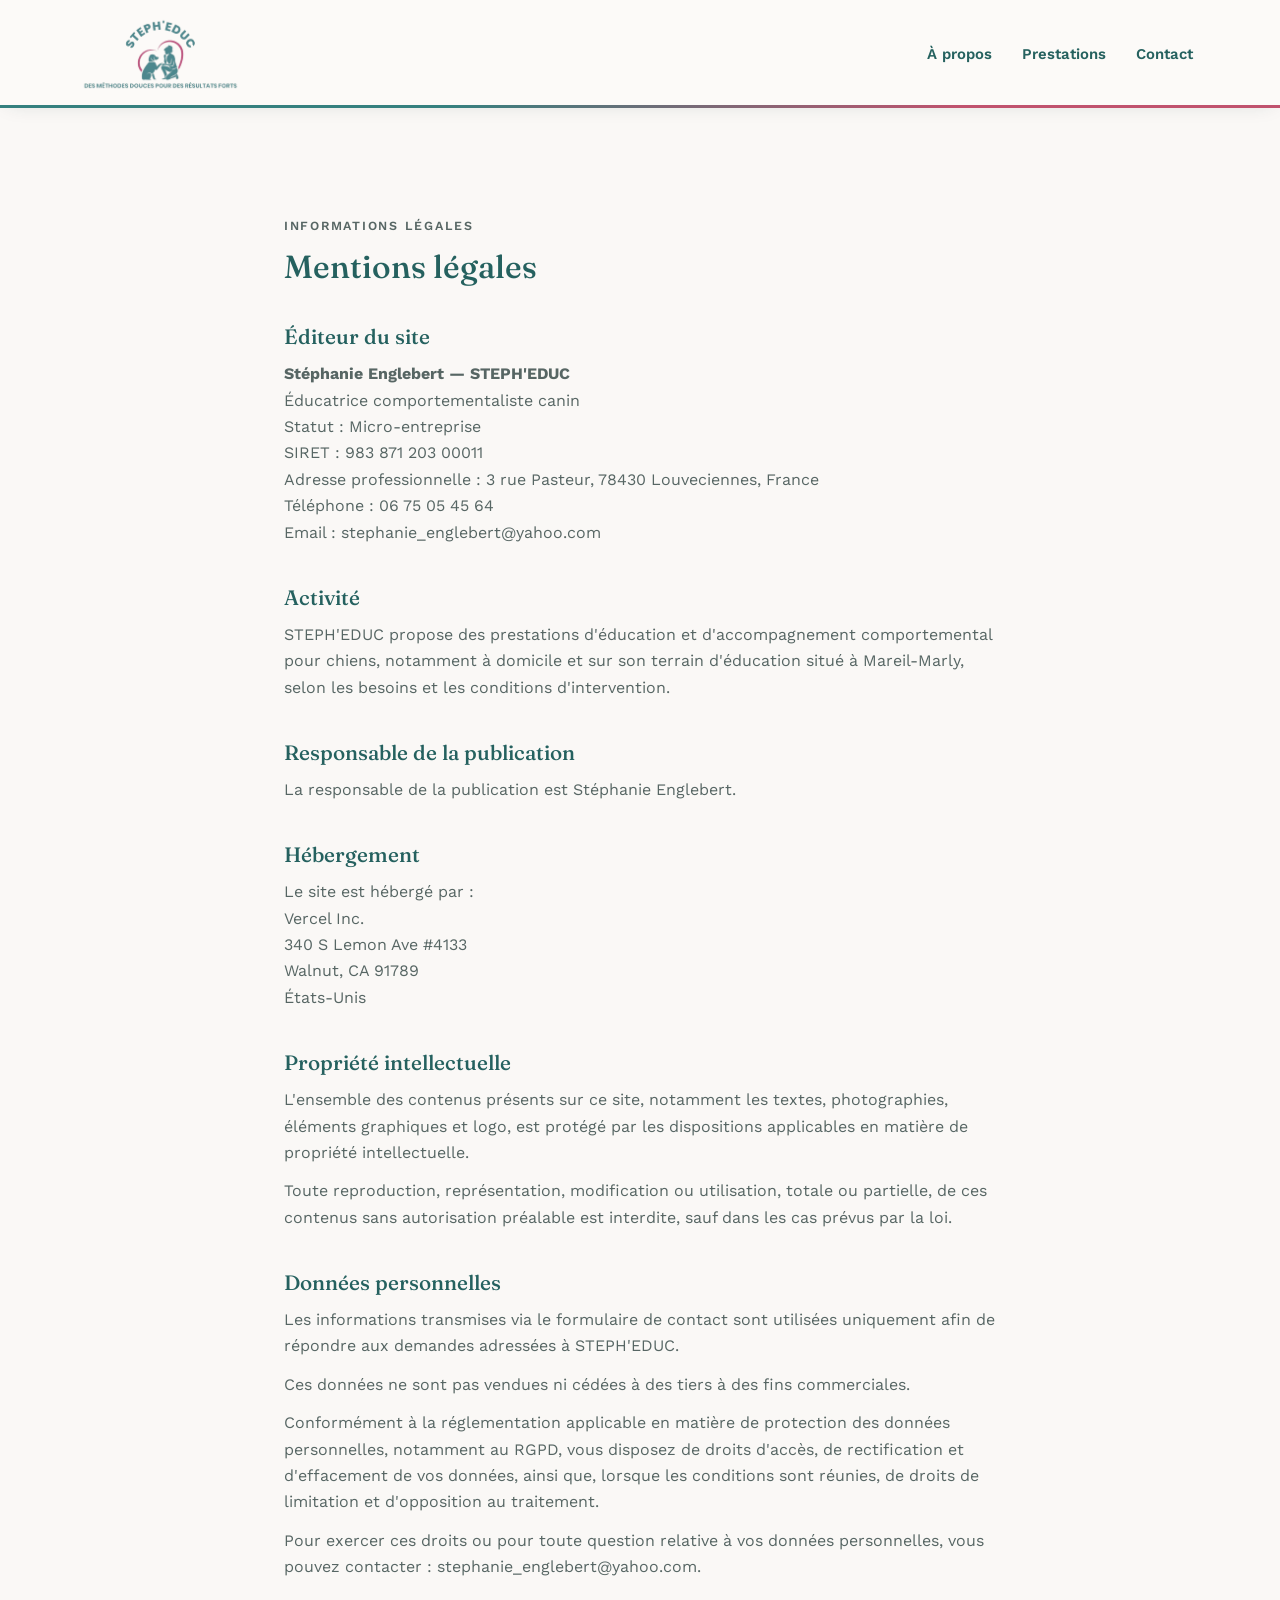
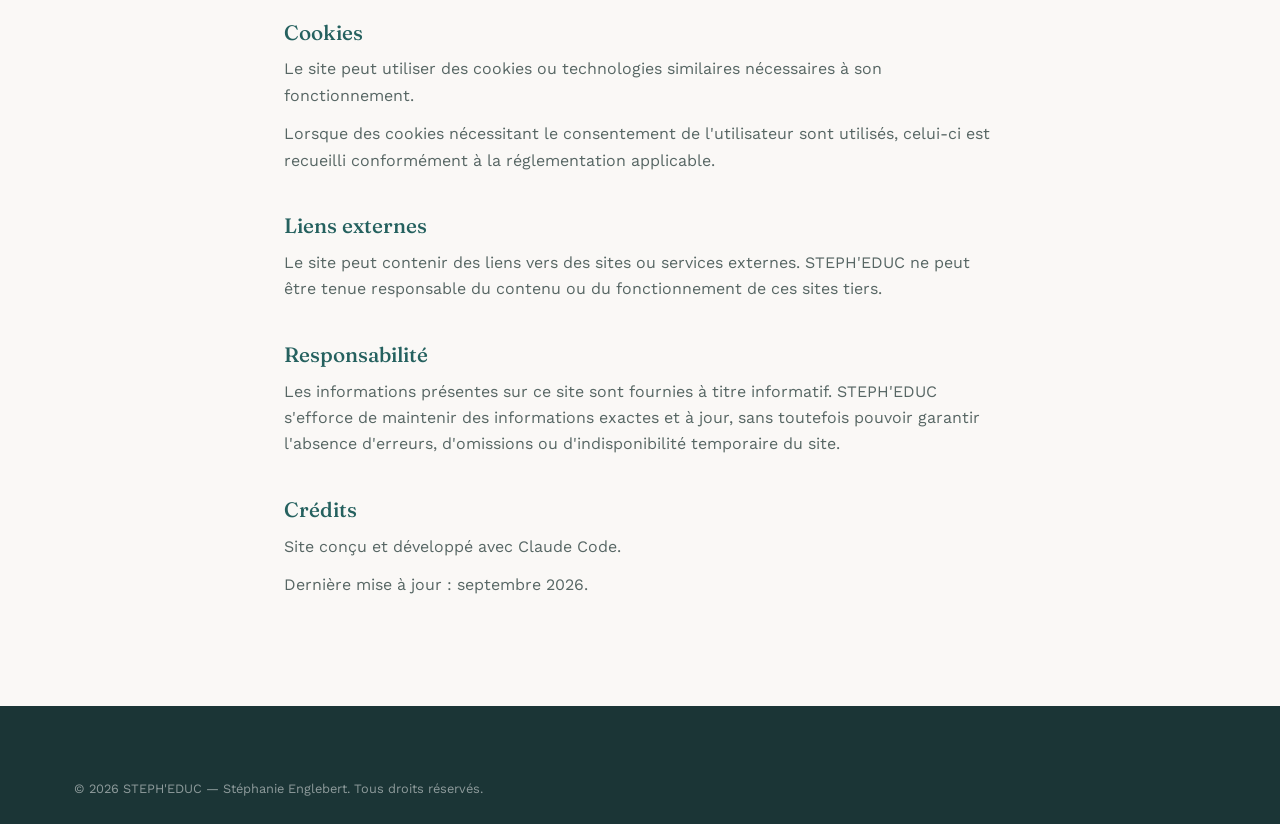
==== legal.html @ 26498080 "Add files via upload" ====
<!DOCTYPE html>
<html lang="fr">
<head>
<meta charset="UTF-8">
<meta name="viewport" content="width=device-width, initial-scale=1.0">
<title>Mentions légales — STEPH'EDUC</title>
<meta name="robots" content="noindex">
<link rel="icon" href="images/favicon.svg" type="image/svg+xml">
<link rel="preconnect" href="https://fonts.googleapis.com">
<link rel="preconnect" href="https://fonts.gstatic.com" crossorigin>
<link href="https://fonts.googleapis.com/css2?family=Fraunces:ital,opsz,wght@0,9..144,400;0,9..144,500;0,9..144,600;1,9..144,500&family=Work+Sans:wght@300;400;500;600;700&display=swap" rel="stylesheet">
<link rel="stylesheet" href="css/style.css?v=contact-spacing-4">
<style>
  .legal-content { max-width: 760px; }
  .legal-content h2 { margin-top: 40px; font-size: 1.3rem; }
  .legal-content p { margin: 12px 0; color: var(--color-text-soft); }
  .legal-content em { color: var(--color-accent); font-style: normal; }
</style>
</head>
<body>

<header class="site-header">
  <div class="container header-inner">
    <a href="index.html#top" class="logo">
      <img src="images/logo.png" alt="Logo STEPH'EDUC" class="logo-image"
           onerror="this.style.display='none'"
           onload="this.closest('.logo').classList.add('has-logo')">
      <span class="logo-fallback">
        <span class="logo-mark" aria-hidden="true">
          <svg viewBox="0 0 48 48" width="36" height="36" fill="none" xmlns="http://www.w3.org/2000/svg">
            <path d="M24 6c-3 0-5 3-5 6 0 2 1 3 1 5-3 1-5 4-6 7-1 3-3 5-3 8 0 5 5 8 13 8s13-3 13-8c0-3-2-5-3-8-1-3-3-6-6-7 0-2 1-3 1-5 0-3-2-6-5-6z" stroke="currentColor" stroke-width="1.6" stroke-linejoin="round"/>
            <circle cx="20" cy="20" r="1.4" fill="currentColor"/>
            <circle cx="28" cy="20" r="1.4" fill="currentColor"/>
          </svg>
        </span>
        <span class="logo-text">
          <strong>STEPH'EDUC</strong>
          <em>Éducatrice comportementaliste canin</em>
        </span>
      </span>
    </a>
    <nav class="main-nav legal-nav">
      <a href="index.html#apropos">À propos</a>
      <a href="index.html#services">Prestations</a>
      <a href="index.html#contact">Contact</a>
    </nav>
  </div>
</header>

<main class="section">
  <div class="container legal-content">
    <p class="eyebrow">Informations légales</p>
    <h1>Mentions légales</h1>

    <h2>Éditeur du site</h2>
    <p>
      <strong>Stéphanie Englebert — STEPH'EDUC</strong><br>
      Éducatrice comportementaliste canin<br>
      Statut : Micro-entreprise<br>
      SIRET : 983 871 203 00011<br>
      Adresse professionnelle : 3 rue Pasteur, 78430 Louveciennes, France<br>
      Téléphone : 06 75 05 45 64<br>
      Email : stephanie_englebert@yahoo.com
    </p>

    <h2>Activité</h2>
    <p>STEPH'EDUC propose des prestations d'éducation et d'accompagnement comportemental pour chiens, notamment à domicile et sur son terrain d'éducation situé à Mareil-Marly, selon les besoins et les conditions d'intervention.</p>

    <h2>Responsable de la publication</h2>
    <p>La responsable de la publication est Stéphanie Englebert.</p>

    <h2>Hébergement</h2>
    <p>
      Le site est hébergé par :<br>
      Vercel Inc.<br>
      340 S Lemon Ave #4133<br>
      Walnut, CA 91789<br>
      États-Unis
    </p>

    <h2>Propriété intellectuelle</h2>
    <p>L'ensemble des contenus présents sur ce site, notamment les textes, photographies, éléments graphiques et logo, est protégé par les dispositions applicables en matière de propriété intellectuelle.</p>
    <p>Toute reproduction, représentation, modification ou utilisation, totale ou partielle, de ces contenus sans autorisation préalable est interdite, sauf dans les cas prévus par la loi.</p>

    <h2>Données personnelles</h2>
    <p>Les informations transmises via le formulaire de contact sont utilisées uniquement afin de répondre aux demandes adressées à STEPH'EDUC.</p>
    <p>Ces données ne sont pas vendues ni cédées à des tiers à des fins commerciales.</p>
    <p>Conformément à la réglementation applicable en matière de protection des données personnelles, notamment au RGPD, vous disposez de droits d'accès, de rectification et d'effacement de vos données, ainsi que, lorsque les conditions sont réunies, de droits de limitation et d'opposition au traitement.</p>
    <p>Pour exercer ces droits ou pour toute question relative à vos données personnelles, vous pouvez contacter : stephanie_englebert@yahoo.com.</p>

    <h2>Cookies</h2>
    <p>Le site peut utiliser des cookies ou technologies similaires nécessaires à son fonctionnement.</p>
    <p>Lorsque des cookies nécessitant le consentement de l'utilisateur sont utilisés, celui-ci est recueilli conformément à la réglementation applicable.</p>

    <h2>Liens externes</h2>
    <p>Le site peut contenir des liens vers des sites ou services externes. STEPH'EDUC ne peut être tenue responsable du contenu ou du fonctionnement de ces sites tiers.</p>

    <h2>Responsabilité</h2>
    <p>Les informations présentes sur ce site sont fournies à titre informatif. STEPH'EDUC s'efforce de maintenir des informations exactes et à jour, sans toutefois pouvoir garantir l'absence d'erreurs, d'omissions ou d'indisponibilité temporaire du site.</p>

    <h2>Crédits</h2>
    <p>Site conçu et développé avec Claude Code.</p>
    <p>Dernière mise à jour : septembre 2026.</p>
  </div>
</main>

<footer class="site-footer">
  <div class="container footer-bottom">
    <p>© <span id="year"></span> STEPH'EDUC — Stéphanie Englebert. Tous droits réservés.</p>
  </div>
</footer>

<script src="js/main.js"></script>
</body>
</html>
---- css/style.css ----
/* ============================================================
   STEPH'EDUC — feuille de style principale
   Direction artistique : premium, chaleureuse et rigoureuse,
   alignée sur le logo (teal + framboise), avec des références
   discrètes à l'univers canin (empreintes en filigrane).
   Typo : Fraunces (titres) + Work Sans (texte).
   ============================================================ */

:root {
  /* Couleurs — alignées sur le logo STEPH'EDUC (teal + framboise) */
  --color-bg: #FAF8F6;
  --color-bg-alt: #ECF3F2;
  --color-surface: #FFFFFF;
  --color-text: #22302F;
  --color-text-soft: #576664;
  --color-primary: #35807F;
  --color-primary-dark: #25615F;
  --color-primary-soft: #D3E7E6;
  --color-accent: #C0526E;
  --color-accent-dark: #A4405A;
  --color-accent-soft: #F4DEE4;
  --color-rust: #A4405A;
  --color-border: #DCE7E5;
  --color-gold: #C9A227;
  --color-dark: #1B3536;
  --color-ok: #3E8E6E;
  --color-ok-soft: #DBF0E6;
  --color-warn: #C9962F;
  --color-warn-soft: #F8ECD5;
  --color-whatsapp: #25D366;

  /* Texture "monde canin" — empreintes de patte discrètes, en filigrane */
  --paw-light: url("data:image/svg+xml,%3Csvg xmlns='http://www.w3.org/2000/svg' width='90' height='90' viewBox='0 0 60 60'%3E%3Cg fill='%2335807F' fill-opacity='0.06'%3E%3Cellipse cx='30' cy='39' rx='11' ry='9'/%3E%3Cellipse cx='16' cy='23' rx='5.2' ry='6.2' transform='rotate(-18 16 23)'/%3E%3Cellipse cx='30' cy='16' rx='5.6' ry='6.6'/%3E%3Cellipse cx='44' cy='23' rx='5.2' ry='6.2' transform='rotate(18 44 23)'/%3E%3C/g%3E%3C/svg%3E");
  --paw-dark: url("data:image/svg+xml,%3Csvg xmlns='http://www.w3.org/2000/svg' width='90' height='90' viewBox='0 0 60 60'%3E%3Cg fill='%23FFFFFF' fill-opacity='0.05'%3E%3Cellipse cx='30' cy='39' rx='11' ry='9'/%3E%3Cellipse cx='16' cy='23' rx='5.2' ry='6.2' transform='rotate(-18 16 23)'/%3E%3Cellipse cx='30' cy='16' rx='5.6' ry='6.6'/%3E%3Cellipse cx='44' cy='23' rx='5.2' ry='6.2' transform='rotate(18 44 23)'/%3E%3C/g%3E%3C/svg%3E");

  /* Typo */
  --font-display: 'Fraunces', Georgia, serif;
  --font-body: 'Work Sans', -apple-system, BlinkMacSystemFont, sans-serif;

  /* Mise en page */
  --container-w: 1180px;
  --gutter: 24px;
  --section-y: 96px;
  --header-h: 108px;
  --radius: 6px;
  --radius-lg: 14px;
  --shadow-soft: 0 10px 30px -12px rgba(43, 42, 36, 0.18);
  --shadow-lift: 0 20px 45px -18px rgba(43, 42, 36, 0.28);
  --ease: cubic-bezier(0.2, 0.7, 0.2, 1);
}

/* ---------- Reset ---------- */
* { margin: 0; padding: 0; box-sizing: border-box; }
html { scroll-behavior: smooth; -webkit-text-size-adjust: 100%; }
body {
  font-family: var(--font-body);
  color: var(--color-text);
  background: var(--color-bg);
  line-height: 1.65;
  -webkit-font-smoothing: antialiased;
}
img { max-width: 100%; display: block; }
a { color: inherit; text-decoration: none; }
ul, ol { list-style: none; }
button { font: inherit; cursor: pointer; border: none; background: none; color: inherit; }
h1, h2, h3, h4 { font-family: var(--font-display); color: var(--color-primary-dark); line-height: 1.15; font-weight: 500; }
:focus-visible { outline: 2px solid var(--color-accent); outline-offset: 3px; border-radius: 4px; }

/* Les ancres ne passent plus sous le bandeau fixe */
section[id] { scroll-margin-top: calc(var(--header-h) - 2px); }

.container {
  width: 100%;
  max-width: var(--container-w);
  margin: 0 auto;
  padding: 0 var(--gutter);
}

.section { padding: var(--section-y) 0; position: relative; }
.section-alt { background-color: var(--color-bg-alt); background-image: var(--paw-light); background-size: 90px 90px; }
.section-dark {
  background-color: var(--color-primary-dark); background-image: var(--paw-dark); background-size: 90px 90px;
  color: #fff;
}

.eyebrow {
  font-family: var(--font-body);
  text-transform: uppercase;
  letter-spacing: 0.14em;
  font-size: 0.78rem;
  font-weight: 600;
  color: var(--color-accent);
  margin-bottom: 14px;
}

.lead { font-size: 1.1rem; color: var(--color-text-soft); max-width: 640px; }
.lead a { color: var(--color-accent-dark); font-weight: 600; text-decoration: underline; text-underline-offset: 3px; text-decoration-thickness: 1px; }

.section-head { max-width: 760px; margin-bottom: 52px; }
.section-head h2 { font-size: clamp(1.8rem, 3vw, 2.4rem); margin-bottom: 10px; }
.section-head h2::after, .about-text h2::after, .contact-text h2::after {
  content: ""; display: block; width: 56px; height: 3px; margin-top: 16px; margin-bottom: 4px;
  background: linear-gradient(90deg, var(--color-accent), var(--color-gold)); border-radius: 2px;
}
.section-head .lead { margin-top: 18px; }
.section-head-center { text-align: center; margin-left: auto; margin-right: auto; }
.section-head-center h2::after { margin-left: auto; margin-right: auto; }
.section-head-center .lead { margin-left: auto; margin-right: auto; }
.section-dark .eyebrow { color: var(--color-accent-soft); }
.section-dark h2 { color: #fff; }
.section-dark .lead { color: rgba(255, 255, 255, 0.82); }

/* ---------- Boutons ---------- */
.btn {
  display: inline-flex;
  align-items: center;
  justify-content: center;
  gap: 8px;
  padding: 14px 28px;
  border-radius: 999px;
  font-weight: 600;
  font-size: 0.95rem;
  line-height: 1.25;
  text-align: center;
  transition: transform 0.25s var(--ease), box-shadow 0.25s ease, background 0.25s ease, color 0.25s ease, border-color 0.25s ease;
}
.btn-primary {
  background: var(--color-accent);
  color: #fff;
  box-shadow: var(--shadow-soft);
}
.btn-primary:hover { transform: translateY(-2px); box-shadow: var(--shadow-lift); background: var(--color-accent-dark); }
.btn-ghost {
  border: 1.5px solid var(--color-primary-dark);
  color: var(--color-primary-dark);
}
.btn-ghost:hover { background: var(--color-primary-dark); color: #fff; }
.btn-small { padding: 10px 20px; font-size: 0.85rem; margin-top: 18px; }
.btn-sm { padding: 11px 22px; font-size: 0.88rem; }
.btn:disabled { opacity: 0.65; cursor: wait; transform: none; }

/* ---------- Header ---------- */
.site-header {
  position: sticky;
  top: 0;
  z-index: 100;
  background: rgba(252, 250, 248, 0.94);
  backdrop-filter: blur(12px);
  -webkit-backdrop-filter: blur(12px);
  box-shadow: 0 2px 20px -8px rgba(27, 53, 54, 0.18);
}
/* Fin liseré dégradé teal → framboise, repris des couleurs du logo */
.site-header::after {
  content: ""; position: absolute; left: 0; right: 0; bottom: 0; height: 3px;
  background: linear-gradient(90deg, var(--color-primary) 0%, var(--color-primary) 35%, var(--color-accent) 75%, var(--color-accent) 100%);
}
/* Sélecteur volontairement plus spécifique que `.container` : sans cela, la
   règle `.container` des media queries écrase le padding vertical et colle
   le logo aux bords du bandeau. */
.site-header .header-inner {
  display: flex;
  align-items: center;
  justify-content: space-between;
  gap: 20px;
  padding: 10px var(--gutter);
}
.logo { display: flex; align-items: center; gap: 12px; flex-shrink: 0; }
.logo-fallback { display: flex; align-items: center; gap: 12px; }
.logo-mark { color: var(--color-primary); flex-shrink: 0; }
.logo-text { display: flex; flex-direction: column; line-height: 1.2; }
.logo-text strong { font-family: var(--font-display); font-size: 1.15rem; color: var(--color-primary-dark); letter-spacing: 0.02em; }
.logo-text em { font-style: normal; font-size: 0.72rem; color: var(--color-text-soft); text-transform: uppercase; letter-spacing: 0.06em; }
.logo-image { display: none; height: 88px; width: auto; }
.logo.has-logo .logo-image { display: block; }
.logo.has-logo .logo-fallback { display: none; }

.main-nav { display: flex; align-items: center; gap: 4px; font-size: 0.93rem; font-weight: 600; }
.main-nav a {
  position: relative; color: var(--color-primary-dark); white-space: nowrap;
  padding: 9px 13px; border-radius: 999px;
  transition: color 0.2s ease, background 0.2s ease;
}
.main-nav a::after {
  content: ""; position: absolute; left: 13px; right: 13px; bottom: 4px; height: 2px;
  background: var(--color-accent); transform: scaleX(0); transform-origin: left; transition: transform 0.25s var(--ease);
}
.main-nav a:hover { background: var(--color-primary-soft); }
.main-nav a:hover::after, .main-nav a.is-current::after { transform: scaleX(1); }
.main-nav a.is-current { color: var(--color-accent-dark); }

.nav-toggle { display: none; flex-direction: column; gap: 5px; width: 30px; padding: 6px 0; }
.nav-toggle span { display: block; height: 2px; background: var(--color-primary-dark); border-radius: 2px; transition: transform 0.25s ease, opacity 0.2s ease; }
.nav-toggle[aria-expanded="true"] span:nth-child(1) { transform: translateY(7px) rotate(45deg); }
.nav-toggle[aria-expanded="true"] span:nth-child(2) { opacity: 0; }
.nav-toggle[aria-expanded="true"] span:nth-child(3) { transform: translateY(-7px) rotate(-45deg); }

/* ---------- Hero ---------- */
.hero { position: relative; min-height: 92vh; display: flex; align-items: center; overflow: hidden; color: #fff; }
.hero .hero-media { position: absolute; inset: 0; z-index: 0; border-radius: 0; }
.hero-media picture { display: block; width: 100%; height: 100%; }
.hero-media img { width: 100%; height: 100%; object-fit: cover; object-position: center 42%; }
.hero-media:hover img { transform: none; }
.hero-overlay {
  position: absolute; inset: 0; z-index: 1;
  background:
    linear-gradient(90deg, rgba(16,38,39,0.82) 0%, rgba(16,38,39,0.55) 45%, rgba(16,38,39,0.20) 75%),
    linear-gradient(180deg, rgba(16,38,39,0.55) 0%, rgba(16,38,39,0.35) 45%, rgba(16,38,39,0.80) 100%);
}
.hero-content { position: relative; z-index: 2; padding: 140px var(--gutter) 100px; }
.hero .eyebrow { color: var(--color-accent-soft); }
.hero h1 { font-size: clamp(2.4rem, 5.5vw, 4rem); color: #fff; max-width: 780px; margin-bottom: 14px; }
.hero-role {
  font-family: var(--font-body); text-transform: uppercase; letter-spacing: 0.1em;
  font-size: 0.95rem; font-weight: 600; color: rgba(255,255,255,0.95); margin-bottom: 22px;
}
.hero-slogan {
  font-family: var(--font-display); font-style: italic; font-size: 1.35rem; line-height: 1.35;
  color: #fff; margin-bottom: 20px; position: relative; padding-left: 18px;
}
.hero-slogan::before {
  content: ""; position: absolute; left: 0; top: 4px; bottom: 4px; width: 3px;
  background: var(--color-accent); border-radius: 2px;
}
.hero-lead { color: rgba(255,255,255,0.88); max-width: 480px; font-size: 1.1rem; margin-bottom: 34px; }
.hero-actions { display: flex; gap: 16px; flex-wrap: wrap; }
/* Tarif du bilan, lisible sans alourdir le hero */
.hero-price { margin-top: 16px; font-size: 0.92rem; font-weight: 500; color: rgba(255,255,255,0.85); }
.hero .btn-ghost { border-color: rgba(255,255,255,0.7); color: #fff; }
.hero .btn-ghost:hover { background: #fff; color: var(--color-primary-dark); }
.stars { color: var(--color-gold); letter-spacing: 2px; font-size: 1.05rem; }

/* ---------- Bandeau « l'essentiel » ---------- */
.stats-bar {
  background-color: var(--color-primary-dark); background-image: var(--paw-dark); background-size: 90px 90px;
  color: #fff; padding: 46px 0;
  border-top: 1px solid rgba(255,255,255,0.08); border-bottom: 1px solid rgba(255,255,255,0.08);
}
.stats-grid { display: grid; grid-template-columns: repeat(4, 1fr); gap: 24px; text-align: center; }
.stat { padding: 0 12px; border-left: 1px solid rgba(255,255,255,0.12); }
.stat:first-child { border-left: none; }
.stat-number {
  display: block; font-family: var(--font-display); font-size: 2.3rem; font-weight: 500; line-height: 1.2;
  background: linear-gradient(135deg, var(--color-accent-soft), var(--color-gold));
  -webkit-background-clip: text; background-clip: text; color: transparent;
}
.stat-label { display: block; font-size: 0.85rem; color: rgba(255,255,255,0.8); margin-top: 6px; line-height: 1.45; }

/* ---------- Photos (et leurs emplacements de secours) ---------- */
.photo-frame { position: relative; overflow: hidden; background: var(--color-bg-alt); border-radius: var(--radius-lg); }
.photo-frame img { width: 100%; height: 100%; object-fit: cover; transition: transform 0.6s var(--ease); }
.photo-frame:hover img { transform: scale(1.04); }
.photo-frame.img-missing { display: flex; align-items: center; justify-content: center; min-height: 220px; border: 2px dashed var(--color-border); }
.photo-frame.img-missing img { display: none; }
.photo-frame.img-missing::before {
  content: attr(data-missing-label);
  display: block; text-align: center; padding: 24px; font-size: 0.85rem;
  color: var(--color-text-soft); font-family: var(--font-body); line-height: 1.5;
}
.hero-media.img-missing {
  background: linear-gradient(135deg, var(--color-primary-dark), var(--color-primary));
  min-height: 100%; border: none;
}
.hero-media.img-missing::before { display: none; }

/* ---------- Votre besoin : sélecteur de situation ---------- */
.problem-grid { display: grid; grid-template-columns: repeat(7, 1fr); gap: 12px; margin-bottom: 22px; }
.problem-card {
  display: flex; flex-direction: column; align-items: center; justify-content: center; gap: 10px;
  min-height: 112px; padding: 18px 10px; text-align: center;
  background: var(--color-surface); border: 1.5px solid var(--color-border); border-radius: var(--radius-lg);
  font-weight: 600; font-size: 0.9rem; line-height: 1.3; color: var(--color-primary-dark);
  transition: border-color 0.2s ease, box-shadow 0.25s ease, transform 0.25s var(--ease), background 0.2s ease;
}
.problem-card:hover { border-color: var(--color-primary); transform: translateY(-2px); box-shadow: var(--shadow-soft); }
.problem-card[aria-selected="true"] {
  border-color: var(--color-accent); background: #FFF7F9; color: var(--color-accent-dark);
  box-shadow: 0 10px 26px -14px rgba(192, 82, 110, 0.55);
}
.problem-emoji { font-size: 1.75rem; line-height: 1; }

.problem-panel {
  display: grid; grid-template-columns: 1fr 1fr 1.15fr; gap: 28px 32px; align-items: start;
  background: var(--color-surface); border-radius: var(--radius-lg); box-shadow: var(--shadow-soft);
  border-top: 3px solid var(--color-accent); padding: 32px 34px;
  animation: panel-in 0.35s var(--ease);
}
.problem-panel[hidden] { display: none; }
@keyframes panel-in { from { opacity: 0; transform: translateY(8px); } to { opacity: 1; transform: none; } }
.problem-title { grid-column: 1 / -1; font-size: 1.4rem; }
.problem-label {
  font-size: 0.74rem; font-weight: 700; letter-spacing: 0.12em; text-transform: uppercase;
  color: var(--color-accent); margin-bottom: 8px;
}
.problem-block p:not(.problem-label) { color: var(--color-text-soft); font-size: 0.95rem; }
.problem-block a:not(.btn) { color: var(--color-accent-dark); font-weight: 600; text-decoration: underline; text-underline-offset: 3px; }
.problem-offer {
  background: var(--color-bg-alt); border-radius: var(--radius-lg); padding: 20px 22px;
  margin: -6px 0; border-left: 3px solid var(--color-primary);
}
.problem-offer .problem-label { color: var(--color-primary-dark); }
.problem-offer p:not(.problem-label) { color: var(--color-text); margin-bottom: 16px; }
.problem-more { margin-top: 20px; font-size: 0.95rem; color: var(--color-text-soft); }
.problem-more a { color: var(--color-accent-dark); font-weight: 600; text-decoration: underline; text-underline-offset: 3px; }

/* ---------- Mini-diagnostic ---------- */
.diag-card {
  max-width: 720px; margin: 0 auto; background: var(--color-surface); color: var(--color-text);
  border-radius: 18px; padding: 38px 40px 34px;
  box-shadow: 0 30px 60px -28px rgba(0, 0, 0, 0.5);
}
.diag-progress { height: 6px; background: var(--color-primary-soft); border-radius: 999px; overflow: hidden; }
.diag-progress span {
  display: block; height: 100%; width: 0; border-radius: 999px;
  background: linear-gradient(90deg, var(--color-primary), var(--color-accent));
  transition: width 0.4s var(--ease);
}
.diag-step { margin: 18px 0 8px; font-size: 0.78rem; font-weight: 600; letter-spacing: 0.12em; text-transform: uppercase; color: var(--color-text-soft); }
.diag-question { font-family: var(--font-display); font-size: 1.5rem; line-height: 1.3; color: var(--color-primary-dark); }
.diag-hint { font-size: 0.88rem; color: var(--color-text-soft); margin-top: 8px; }
.diag-quiz.is-changing .diag-question,
.diag-quiz.is-changing .diag-hint,
.diag-quiz.is-changing .diag-answers { animation: panel-in 0.32s var(--ease) backwards; }
.diag-quiz.is-changing .diag-hint { animation-delay: 0.03s; }
.diag-quiz.is-changing .diag-answers { animation-delay: 0.06s; }
.diag-quiz.is-changing-back .diag-question,
.diag-quiz.is-changing-back .diag-answers { animation: panel-in 0.24s var(--ease) backwards; }

.diag-answers { display: grid; gap: 10px; margin-top: 22px; }
.diag-answer {
  position: relative; text-align: left; padding: 14px 46px 14px 18px; border-radius: 12px;
  border: 1.5px solid var(--color-border); background: var(--color-bg);
  color: var(--color-primary-dark); font-weight: 600; font-size: 1rem; line-height: 1.4;
  transition: border-color 0.2s ease, background 0.2s ease, transform 0.2s var(--ease), box-shadow 0.2s ease;
}
.diag-answer::after {
  content: ''; position: absolute; right: 16px; top: 50%; transform: translateY(-50%);
  width: 20px; height: 20px; border-radius: 50%; border: 1.5px solid var(--color-border);
  background: var(--color-surface); transition: border-color 0.2s ease, background 0.2s ease;
}
.diag-answer:hover { border-color: var(--color-primary); background: var(--color-primary-soft); transform: translateY(-1px); }
.diag-answer:hover::after { border-color: var(--color-primary); }
.diag-answer:focus-visible { outline: 2px solid var(--color-primary); outline-offset: 2px; }
.diag-answer.is-selected {
  border-color: var(--color-primary); background: var(--color-primary-soft);
  box-shadow: inset 0 0 0 1px var(--color-primary);
}
.diag-answer.is-selected::after {
  border-color: var(--color-primary); background: var(--color-primary);
  background-image: url("data:image/svg+xml,%3Csvg xmlns='http://www.w3.org/2000/svg' viewBox='0 0 16 16'%3E%3Cpath fill='none' stroke='%23FFFFFF' stroke-width='2.2' stroke-linecap='round' stroke-linejoin='round' d='M3.5 8.5l3 3 6-6'/%3E%3C/svg%3E");
  background-size: 14px 14px; background-position: center; background-repeat: no-repeat;
}
.diag-nav { display: flex; align-items: center; justify-content: space-between; gap: 14px; margin-top: 20px; min-height: 24px; }
.diag-back { font-size: 0.88rem; color: var(--color-text-soft); text-decoration: underline; text-underline-offset: 3px; }
.diag-back:hover { color: var(--color-primary-dark); }
.diag-back[hidden] { display: none; }
.diag-next { margin-left: auto; }
.diag-next:disabled { opacity: 0.45; cursor: not-allowed; transform: none; box-shadow: none; }

.diag-result.is-changing { animation: panel-in 0.4s var(--ease); }
.diag-result-label { font-size: 0.78rem; font-weight: 700; letter-spacing: 0.12em; text-transform: uppercase; color: var(--color-accent); margin-bottom: 8px; }
.diag-result-title { font-size: 1.6rem; line-height: 1.25; margin-bottom: 24px; }
.diag-block { border-top: 1px solid var(--color-border); padding-top: 18px; margin-bottom: 20px; }
.diag-block-title {
  font-size: 0.78rem; font-weight: 700; letter-spacing: 0.1em; text-transform: uppercase;
  color: var(--color-primary); margin-bottom: 10px;
}
.diag-result-text { color: var(--color-text-soft); }
.diag-points { display: flex; flex-wrap: wrap; gap: 8px; margin-top: 14px; }
.diag-points:empty { display: none; }
.diag-points li {
  background: var(--color-primary-soft); color: var(--color-primary-dark);
  font-size: 0.85rem; font-weight: 600; padding: 6px 14px; border-radius: 999px;
}
.diag-axes { display: grid; gap: 12px; }
.diag-axes li {
  position: relative; padding-left: 34px; color: var(--color-text-soft); font-size: 0.97rem;
}
.diag-axes li::before {
  content: ''; position: absolute; left: 0; top: 2px; width: 22px; height: 22px; border-radius: 50%;
  background: var(--color-accent-soft) var(--paw-light); background-size: 22px 22px; background-position: center;
}
.diag-axes strong { display: block; color: var(--color-primary-dark); font-family: var(--font-display); font-size: 1.05rem; line-height: 1.35; }
.diag-block-reco { background: var(--color-bg-alt); border: 1px solid var(--color-border); border-radius: var(--radius-lg); padding: 20px 22px; }
.diag-reco-name { font-family: var(--font-display); font-size: 1.25rem; color: var(--color-primary-dark); margin-bottom: 8px; }
.diag-reco-text { color: var(--color-text-soft); }
.diag-why-intro { margin-top: 14px; font-weight: 600; color: var(--color-text); font-size: 0.94rem; }
.diag-why { margin-top: 6px; display: grid; gap: 4px; }
.diag-why li { position: relative; padding-left: 18px; color: var(--color-text-soft); font-size: 0.92rem; }
.diag-why li::before { content: '·'; position: absolute; left: 6px; color: var(--color-accent); font-weight: 700; }
.diag-reco-suite { margin-top: 14px; font-size: 0.92rem; color: var(--color-text-soft); font-style: italic; }
.diag-next-text { color: var(--color-text-soft); margin-bottom: 18px; }
.diag-actions { display: flex; flex-wrap: wrap; gap: 12px; }
/* Tarif rappelé sous le bouton du diagnostic, sans ambiguïté possible */
.diag-price { margin-top: 12px; font-size: 0.85rem; font-weight: 500; color: var(--color-text-soft); }
.diag-edit { display: inline-block; margin-top: 14px; }
.diag-disclaimer { font-size: 0.8rem; color: var(--color-text-soft); border-top: 1px solid var(--color-border); padding-top: 14px; }

/* ---------- Adoption ---------- */
.adopt-grid { display: grid; grid-template-columns: repeat(3, 1fr); gap: 20px; counter-reset: etape; }
.adopt-step {
  counter-increment: etape; position: relative;
  background: var(--color-surface); border-radius: var(--radius-lg); padding: 26px 24px 24px;
  box-shadow: var(--shadow-soft);
}
.adopt-step::before {
  content: counter(etape, decimal-leading-zero); display: block;
  font-family: var(--font-display); font-size: 1.9rem; line-height: 1; color: var(--color-primary);
  opacity: 0.35; margin-bottom: 12px;
}
.adopt-step h3 { font-size: 1.12rem; margin-bottom: 8px; }
.adopt-step p { color: var(--color-text-soft); font-size: 0.93rem; }
.adopt-step-warn { border-top: 3px solid var(--color-accent); }
.adopt-step-warn::before { color: var(--color-accent); opacity: 0.5; }
.adopt-cta {
  margin-top: 28px; display: flex; align-items: center; justify-content: space-between; gap: 24px;
  background: var(--color-primary-dark); background-image: var(--paw-dark); background-size: 90px 90px;
  color: rgba(255,255,255,0.88); border-radius: var(--radius-lg); padding: 26px 32px;
}
.adopt-cta strong { color: #fff; font-family: var(--font-display); font-weight: 500; font-size: 1.15rem; }
.adopt-cta .btn { flex-shrink: 0; }

/* ---------- À propos ---------- */
.about-grid { display: grid; grid-template-columns: 0.85fr 1.15fr; gap: 64px; align-items: center; }
.about-media { aspect-ratio: 4/5; }
.check-list { margin-top: 20px; display: flex; flex-direction: column; gap: 10px; }
.check-list li { padding-left: 26px; position: relative; color: var(--color-text-soft); }
.check-list li::before { content: "✓"; position: absolute; left: 0; color: var(--color-primary); font-weight: 700; }
.about-text p { margin-bottom: 16px; }
.about-text .lead { color: var(--color-text); font-weight: 500; }

/* ---------- Méthode / piliers ---------- */
.pillars { display: grid; grid-template-columns: repeat(4, 1fr); gap: 24px; }
.pillar {
  background: var(--color-surface); border-radius: var(--radius-lg); padding: 30px 24px;
  box-shadow: var(--shadow-soft); border-bottom: 3px solid var(--color-accent);
  transition: transform 0.25s var(--ease), box-shadow 0.25s ease;
}
.pillar:hover { transform: translateY(-4px); box-shadow: var(--shadow-lift); }
.pillar:nth-child(2) { border-bottom-color: var(--color-gold); }
.pillar:nth-child(3) { border-bottom-color: var(--color-primary); }
.pillar:nth-child(4) { border-bottom-color: var(--color-rust); }
.pillar-icon {
  display: flex; align-items: center; justify-content: center;
  width: 56px; height: 56px; border-radius: 50%;
  background: var(--color-accent-soft); color: var(--color-accent-dark); margin-bottom: 18px;
}
.pillar:nth-child(2) .pillar-icon { background: #F3E6C9; color: var(--color-gold); }
.pillar:nth-child(3) .pillar-icon { background: var(--color-primary-soft); color: var(--color-primary-dark); }
.pillar:nth-child(4) .pillar-icon { background: #F0D9D2; color: var(--color-rust); }
.pillar h3 { font-size: 1.15rem; margin-bottom: 10px; }
.pillar p { color: var(--color-text-soft); font-size: 0.95rem; }

/* ---------- Galerie ---------- */
.gallery-grid { display: grid; grid-template-columns: repeat(4, 1fr); gap: 18px; }
.gallery-item { aspect-ratio: 1/1; }

/* ---------- Avis ---------- */
.rating-badge { display: flex; align-items: center; gap: 10px; font-size: 1.05rem; margin-top: 6px; flex-wrap: wrap; }
.rating-badge strong { font-family: var(--font-display); font-size: 1.3rem; color: var(--color-primary-dark); }
.testimonials-grid { display: grid; grid-template-columns: repeat(3, 1fr); gap: 24px; }
.testimonial {
  position: relative; display: flex; flex-direction: column;
  background: var(--color-surface); border-radius: var(--radius-lg); padding: 34px 28px 26px;
  box-shadow: var(--shadow-soft); border-top: 3px solid var(--color-accent); overflow: hidden;
}
.testimonial:nth-child(3n+2) { border-top-color: var(--color-primary); }
.testimonial:nth-child(3n) { border-top-color: var(--color-gold); }
.testimonial::before {
  content: "”"; position: absolute; top: -6px; right: 20px; font-family: var(--font-display);
  font-size: 5rem; color: var(--color-accent-soft); line-height: 1; z-index: 0;
}
.testimonial .stars, .testimonial p, .testimonial footer { position: relative; z-index: 1; }
.testimonial p { margin: 14px 0; color: var(--color-text); flex: 1; }
.testimonial footer { display: flex; align-items: center; gap: 10px; margin-top: 6px; }
.testimonial-avatar {
  width: 34px; height: 34px; border-radius: 50%; flex-shrink: 0;
  background: var(--color-accent-soft); color: var(--color-accent-dark);
  display: flex; align-items: center; justify-content: center; font-weight: 700; font-size: 0.85rem;
}
.testimonial:nth-child(3n+2) .testimonial-avatar { background: var(--color-primary-soft); color: var(--color-primary-dark); }
.testimonial:nth-child(3n) .testimonial-avatar { background: #F3E9CC; color: #8A6D18; }
.testimonial cite { font-size: 0.85rem; color: var(--color-text-soft); font-style: normal; }
.services-note { margin-top: 24px; font-size: 0.85rem; color: var(--color-text-soft); }
.services-note a { color: var(--color-accent-dark); font-weight: 600; }

/* Points de navigation des carrousels (générés en JS, visibles en mobile/tablette) */
.carousel-dots { display: none; justify-content: center; gap: 8px; margin-top: 6px; }
.carousel-dots button {
  width: 8px; height: 8px; border-radius: 999px; background: #C5D6D4; padding: 0;
  transition: width 0.3s var(--ease), background 0.3s ease;
}
.carousel-dots button.is-active { width: 22px; background: var(--color-accent); }

/* ---------- Prestations ---------- */
.offer-grid { display: grid; grid-template-columns: repeat(2, 1fr); gap: 28px; align-items: stretch; }
.offer-card {
  position: relative; background: var(--color-surface); border: 1px solid var(--color-border);
  border-radius: var(--radius-lg); padding: 38px 32px 34px;
  display: flex; flex-direction: column;
  transition: box-shadow 0.25s ease, transform 0.25s var(--ease);
}
.offer-card:hover { box-shadow: var(--shadow-lift); transform: translateY(-4px); }
.offer-card-featured { border: 2px solid var(--color-accent); box-shadow: var(--shadow-soft); }
.offer-badge {
  position: absolute; top: -13px; left: 32px;
  background: var(--color-accent); color: #fff; font-size: 0.72rem; font-weight: 700;
  letter-spacing: 0.12em; text-transform: uppercase; padding: 6px 16px; border-radius: 999px;
}
.offer-card h3 { font-size: 1.45rem; margin-bottom: 10px; }
.offer-price {
  font-family: var(--font-display); font-size: 2.1rem; color: var(--color-accent);
  line-height: 1.1; margin-bottom: 18px;
}
.offer-price span {
  display: block; font-family: var(--font-body); font-size: 0.85rem; font-weight: 500;
  color: var(--color-text-soft); margin-top: 6px; letter-spacing: 0.01em;
}
.offer-desc { color: var(--color-text-soft); font-size: 0.95rem; margin-bottom: 18px; }
.offer-card .check-list { margin-top: 0; margin-bottom: 26px; }
.offer-card .btn { align-self: flex-start; margin-top: auto; }

.formats { margin-top: 52px; }
.formats > h3 { font-size: 1.3rem; margin-bottom: 22px; text-align: center; }
.format-grid { display: grid; grid-template-columns: repeat(2, 1fr); gap: 24px; }
.format-card {
  background: var(--color-surface); border-radius: var(--radius-lg); padding: 28px 28px;
  box-shadow: var(--shadow-soft); border-left: 3px solid var(--color-primary);
}
.format-card:nth-child(2) { border-left-color: var(--color-accent); }
.format-icon {
  display: flex; align-items: center; justify-content: center;
  width: 50px; height: 50px; border-radius: 50%; margin-bottom: 14px;
  background: var(--color-primary-soft); color: var(--color-primary-dark);
}
.format-card:nth-child(2) .format-icon { background: var(--color-accent-soft); color: var(--color-accent-dark); }
.format-card h4 { font-family: var(--font-display); font-size: 1.15rem; color: var(--color-primary-dark); margin-bottom: 8px; }
.format-card p { color: var(--color-text-soft); font-size: 0.93rem; }

/* ---------- Localisation ---------- */
.locate-grid { display: grid; grid-template-columns: 1fr 1fr; gap: 40px; align-items: start; margin-bottom: 36px; }
.locate-checker {
  background: var(--color-surface); border-radius: var(--radius-lg); padding: 32px;
  box-shadow: var(--shadow-soft); border-top: 3px solid var(--color-accent);
}
.locate-checker label { display: block; font-size: 0.88rem; font-weight: 600; color: var(--color-text-soft); margin-bottom: 10px; }
.locate-form { display: flex; gap: 10px; flex-wrap: wrap; }
.locate-form input {
  flex: 1; min-width: 180px; font: inherit; padding: 12px 16px; border: 1px solid var(--color-border);
  border-radius: var(--radius); background: var(--color-bg); color: var(--color-text);
}
.locate-form input:focus { outline: none; border-color: var(--color-accent); }
.locate-note { margin-top: 16px; font-size: 0.82rem; color: var(--color-text-soft); }
.locate-note a { color: var(--color-accent-dark); font-weight: 600; }

.locate-result {
  display: flex; align-items: flex-start; gap: 12px; margin-top: 20px; padding: 16px 18px;
  border-radius: var(--radius); font-size: 0.92rem; line-height: 1.5;
}
.locate-result .locate-icon {
  flex-shrink: 0; width: 26px; height: 26px; border-radius: 50%;
  display: flex; align-items: center; justify-content: center; font-size: 0.9rem; font-weight: 700; color: #fff;
}
.locate-result strong { display: block; margin-bottom: 2px; }
.locate-result.is-ok { background: var(--color-ok-soft); color: #24503C; }
.locate-result.is-ok .locate-icon { background: var(--color-ok); }
.locate-result.is-warn { background: var(--color-warn-soft); color: #6B4E17; }
.locate-result.is-warn .locate-icon { background: var(--color-warn); }
.locate-result.is-far, .locate-result.is-unknown { background: #F2E2DC; color: #7A3524; }
.locate-result.is-far .locate-icon, .locate-result.is-unknown .locate-icon { background: var(--color-rust); }

.tag-list { display: flex; flex-wrap: wrap; gap: 10px; }
.tag-list li {
  background: var(--color-primary-soft); color: var(--color-primary-dark);
  padding: 8px 16px; border-radius: 999px; font-size: 0.88rem; font-weight: 500;
}
.tag-list li.tag-ok { background: var(--color-ok-soft); color: #24503C; }
.tag-list li.tag-strong { background: var(--color-accent); color: #fff; font-weight: 600; }
.zone-map { position: relative; border-radius: var(--radius-lg); overflow: hidden; box-shadow: var(--shadow-soft); background: #E8EFEE; }
.locate-map { height: 380px; width: 100%; z-index: 0; }
.leaflet-container { font-family: var(--font-body); background: #E8EFEE; }
.leaflet-control-attribution { font-size: 10px; }
.map-legend {
  position: absolute; left: 12px; bottom: 12px; z-index: 500;
  display: flex; flex-wrap: wrap; gap: 6px 14px; max-width: calc(100% - 24px);
  background: rgba(255, 255, 255, 0.92); border-radius: 999px; padding: 6px 14px;
  font-size: 0.76rem; font-weight: 600; color: var(--color-primary-dark); box-shadow: var(--shadow-soft);
}
.map-legend span { display: inline-flex; align-items: center; gap: 6px; }
.map-legend span::before { content: ""; width: 10px; height: 10px; border-radius: 50%; }
.map-legend .legend-zone::before,
.map-legend .legend-zone-var::before { background: rgba(62, 154, 203, 0.32); border: 1.5px dashed #3E9ACB; }
.map-legend .legend-terrain::before { background: var(--color-accent); }
/* Commune recherchée : verte si couverte, framboise sinon — les deux états. */
.map-legend .legend-city::before { background: linear-gradient(90deg, var(--color-ok) 0 50%, var(--color-rust) 50% 100%); }
/* Épingles de la carte (dessinées en CSS, cohérentes avec la DA) */
.map-pin {
  width: 26px; height: 26px; border-radius: 50% 50% 50% 0; transform: rotate(-45deg);
  background: var(--color-primary-dark); border: 3px solid #fff; box-shadow: 0 4px 10px rgba(0,0,0,0.3);
}
.map-pin.is-ok { background: var(--color-ok); }
.map-pin.is-far { background: var(--color-rust); }
.map-pin.is-home { width: 18px; height: 18px; border-width: 2px; background: var(--color-accent); }

/* Champ de recherche avec suggestions */
.locate-field { position: relative; flex: 1; min-width: 200px; }
.locate-form .locate-field input { width: 100%; min-width: 0; }
.locate-suggest {
  position: absolute; top: calc(100% + 6px); left: 0; right: 0; z-index: 30;
  background: #fff; border: 1px solid var(--color-border); border-radius: 12px;
  box-shadow: var(--shadow-lift); padding: 6px; max-height: 290px; overflow-y: auto;
}
.locate-suggest[hidden] { display: none; }
.locate-suggest li {
  display: flex; align-items: baseline; justify-content: space-between; gap: 12px;
  padding: 11px 12px; border-radius: 8px; cursor: pointer; font-size: 0.94rem; color: var(--color-text);
}
.locate-suggest li:hover, .locate-suggest li[aria-selected="true"] { background: var(--color-bg-alt); color: var(--color-primary-dark); }
.locate-suggest li small { font-size: 0.78rem; color: var(--color-text-soft); white-space: nowrap; }
.locate-suggest .locate-suggest-empty { cursor: default; color: var(--color-text-soft); font-size: 0.88rem; }
.locate-suggest .locate-suggest-empty:hover { background: none; }
.locate-result a { font-weight: 600; text-decoration: underline; text-underline-offset: 3px; }

/* ---------- FAQ ---------- */
/* Les deux colonnes partagent les mêmes lignes : les questions restent alignées
   deux à deux. Quand une réponse est ouverte, les autres cartes reprennent leur
   hauteur naturelle au lieu de s'étirer. */
.faq-grid {
  display: grid; grid-template-columns: repeat(2, minmax(0, 1fr)); grid-template-rows: repeat(4, auto);
  grid-auto-flow: column; gap: 12px 22px; align-items: stretch;
}
.faq-col { display: contents; }
.faq-grid:has(.faq-item[open]) .faq-item:not([open]) { align-self: start; }
.faq-item {
  background: var(--color-surface); border: 1px solid var(--color-border); border-radius: 12px;
  transition: border-color 0.2s ease, box-shadow 0.25s ease;
}
.faq-item:hover { border-color: #BFD6D3; }
.faq-item[open] { border-color: var(--color-primary-soft); box-shadow: var(--shadow-soft); }
.faq-item summary {
  list-style: none; cursor: pointer; display: flex; align-items: center; justify-content: space-between; gap: 16px;
  padding: 17px 20px; font-weight: 600; font-size: 0.98rem; line-height: 1.4; color: var(--color-primary-dark);
}
.faq-item summary::-webkit-details-marker { display: none; }
.faq-icon {
  position: relative; flex-shrink: 0; width: 26px; height: 26px; border-radius: 50%;
  background: var(--color-primary-soft); transition: background 0.2s ease, transform 0.3s var(--ease);
}
.faq-icon::before, .faq-icon::after {
  content: ""; position: absolute; left: 50%; top: 50%; width: 11px; height: 2px; border-radius: 2px;
  background: var(--color-primary-dark); transform: translate(-50%, -50%);
}
.faq-icon::after { transform: translate(-50%, -50%) rotate(90deg); transition: transform 0.3s var(--ease); }
.faq-item[open] .faq-icon { background: var(--color-accent-soft); transform: rotate(180deg); }
.faq-item[open] .faq-icon::after { transform: translate(-50%, -50%) rotate(0deg); }
.faq-item[open] .faq-icon::before, .faq-item[open] .faq-icon::after { background: var(--color-accent-dark); }
.faq-answer { padding: 0 20px 18px; color: var(--color-text-soft); font-size: 0.94rem; }
.faq-item[open] .faq-answer { animation: panel-in 0.3s var(--ease); }
.faq-answer a { color: var(--color-accent-dark); font-weight: 600; text-decoration: underline; text-underline-offset: 3px; }

/* ---------- Contact ---------- */
.contact-grid { display: grid; grid-template-columns: 0.9fr 1.1fr; gap: 44px; align-items: stretch; }
/* Une seule colonne : chaque moyen de contact dispose de toute la largeur,
   ce qui garantit des blocs de même taille et supprime les césures
   (adresse e-mail ou pseudo Instagram coupés en deux). */
.contact-text { min-width: 0; }
.contact-list {
  margin-top: 0; height: 100%; display: grid; grid-template-columns: 1fr;
  grid-template-rows: repeat(5, minmax(68px, 1fr)); gap: 14px;
}
.contact-item {
  display: flex; align-items: center; gap: 14px; height: 100%;
  background: var(--color-surface); border: 1px solid var(--color-border);
  border-radius: var(--radius-lg); padding: 14px 16px;
  transition: transform 0.2s var(--ease), box-shadow 0.2s ease, border-color 0.2s ease;
}
a.contact-item:hover { transform: translateY(-2px); box-shadow: var(--shadow-soft); border-color: var(--color-primary-soft); }
.contact-icon {
  flex-shrink: 0; width: 42px; height: 42px; border-radius: 50%;
  display: flex; align-items: center; justify-content: center;
  background: var(--color-primary-soft); color: var(--color-primary-dark);
}
.contact-item-whatsapp .contact-icon { background: #DCF3E4; color: #1F7A46; }
.contact-item-mail .contact-icon { background: var(--color-accent-soft); color: var(--color-accent-dark); }
.contact-item-insta .contact-icon { background: #F6E2EC; color: #A8376B; }
.contact-item-fb .contact-icon { background: #DDE7F6; color: #2B4E86; }
.contact-item-static { background: transparent; border-style: dashed; }
.contact-body { display: flex; flex-direction: column; gap: 2px; min-width: 0; }
.contact-label { font-size: 0.72rem; text-transform: uppercase; letter-spacing: 0.08em; color: var(--color-text-soft); }
.contact-body strong {
  font-weight: 600; color: var(--color-primary-dark); font-size: 0.92rem; line-height: 1.35;
  /* Pas de coupure au milieu d'un mot : l'adresse et le pseudo tiennent
     désormais sur une seule ligne à tous les formats. */
  overflow-wrap: normal;
}
a.contact-item:hover .contact-body strong { color: var(--color-accent-dark); }

.contact-form {
  position: relative; background: var(--color-surface); border-radius: var(--radius-lg); padding: 32px;
  box-shadow: var(--shadow-soft); border-top: 3px solid var(--color-accent);
  display: flex; flex-direction: column; gap: 20px;
}
.form-honey { position: absolute; left: -9999px; width: 1px; height: 1px; opacity: 0; }
.form-note { font-size: 0.84rem; color: var(--color-text-soft); background: var(--color-bg-alt); padding: 11px 14px; border-radius: var(--radius); }
.form-note a { color: var(--color-accent-dark); font-weight: 600; white-space: nowrap; }

/* La note doit tenir sur une seule ligne. Le texte mesure environ 560 px :
   on le garde d'un seul tenant dès que la largeur disponible le permet, en
   ajustant légèrement le corps. En dessous de 700 px, il n'y a pas assez de
   place — la note revient alors proprement à la ligne plutôt que de déborder. */
@media (min-width: 700px) {
  .form-note { white-space: nowrap; font-size: 0.78rem; padding: 11px 12px; }
}
/* Au-delà de 1100 px, le formulaire revient dans la colonne de droite et se
   resserre : le corps baisse encore un peu pour conserver la ligne unique. */
@media (min-width: 1101px) and (max-width: 1260px) {
  .form-note { font-size: 0.72rem; padding: 11px 8px; }
}

/* Grille des champs : Nom · E-mail · Téléphone sur une ligne, message en pleine largeur */
.form-grid { display: grid; grid-template-columns: repeat(3, minmax(0, 1fr)); gap: 16px 16px; align-items: start; }
.field { display: flex; flex-direction: column; gap: 7px; min-width: 0; }
.field-full { grid-column: 1 / -1; }
.field label {
  display: flex; align-items: baseline; gap: 6px; min-height: 1.2em;
  font-size: 0.85rem; font-weight: 600; line-height: 1.2; color: var(--color-primary-dark);
}
.form-optional { font-size: 0.74rem; font-weight: 500; color: var(--color-text-soft); }
.contact-form input, .contact-form textarea {
  width: 100%; font: inherit; font-size: 1rem; line-height: 1.4; padding: 12px 14px;
  border: 1.5px solid var(--color-border); border-radius: 10px;
  background: var(--color-bg); color: var(--color-text); font-weight: 400;
  transition: border-color 0.2s ease, box-shadow 0.2s ease, background 0.2s ease;
}
.contact-form input { height: 50px; }
.contact-form input::placeholder, .contact-form textarea::placeholder { color: #9AA8A6; }
.contact-form textarea { resize: vertical; min-height: 140px; }
.contact-form input:hover, .contact-form textarea:hover { border-color: #C3D5D2; }
.contact-form input:focus, .contact-form textarea:focus {
  outline: none; background: #fff; border-color: var(--color-primary);
  box-shadow: 0 0 0 3px rgba(53, 128, 127, 0.14);
}
.contact-form .is-invalid { border-color: var(--color-rust); background: #FFF8F6; }
.contact-form .is-invalid:focus { box-shadow: 0 0 0 3px rgba(164, 64, 90, 0.14); border-color: var(--color-rust); }
.field-error { font-size: 0.78rem; line-height: 1.35; color: var(--color-rust); }
.field-error:empty { display: none; }
.form-footer { display: flex; align-items: center; justify-content: space-between; gap: 16px 24px; flex-wrap: wrap; }
.form-legal { font-size: 0.8rem; color: var(--color-text-soft); }
.form-footer .btn { min-width: 220px; }
.form-status { border-radius: var(--radius); padding: 14px 16px; font-size: 0.92rem; line-height: 1.5; }
.form-status.is-success { background: var(--color-ok-soft); color: #24503C; }
.form-status.is-error { background: #F2E2DC; color: #7A3524; }
.form-status.is-fallback { background: var(--color-warn-soft); color: #5F4513; }
.form-status strong { display: block; margin-bottom: 4px; }
.form-status-actions { display: flex; flex-wrap: wrap; gap: 10px; margin-top: 12px; }
.form-status-actions .btn { padding: 10px 18px; font-size: 0.86rem; }
.btn-whatsapp { background: #1FA855; color: #fff; }
.btn-whatsapp:hover { background: #178A45; transform: translateY(-2px); }

/* ---------- Footer ---------- */
.site-footer { background: var(--color-dark); color: rgba(255,255,255,0.82); padding: 52px 0 24px; }
.footer-inner { display: flex; justify-content: space-between; flex-wrap: wrap; gap: 28px; padding-bottom: 30px; border-bottom: 1px solid rgba(255,255,255,0.12); }
.footer-brand strong { font-family: var(--font-display); font-size: 1.2rem; color: #fff; }
.footer-brand p { font-size: 0.85rem; margin-top: 6px; color: rgba(255,255,255,0.6); }
.footer-nav { display: flex; gap: 8px 20px; flex-wrap: wrap; font-size: 0.9rem; }
.footer-nav a:hover, .footer-social a:hover { color: var(--color-accent-soft); }
.footer-social { display: flex; gap: 18px; font-size: 0.9rem; }
.footer-bottom { padding-top: 20px; font-size: 0.8rem; color: rgba(255,255,255,0.5); }

/* ---------- Boutons flottants : WhatsApp + retour en haut ---------- */
.wa-float {
  position: fixed; right: 22px; bottom: 22px; z-index: 210;
  width: 56px; height: 56px; border-radius: 50%;
  display: flex; align-items: center; justify-content: center;
  background: var(--color-whatsapp); color: #fff;
  box-shadow: 0 14px 30px -12px rgba(18, 120, 64, 0.65), 0 0 0 3px rgba(255, 255, 255, 0.9);
  transition: transform 0.25s var(--ease), box-shadow 0.25s ease;
}
.wa-float:hover { transform: translateY(-2px) scale(1.04); }
.wa-float-label {
  position: absolute; right: calc(100% + 12px); top: 50%;
  background: var(--color-dark); color: #fff; font-size: 0.82rem; font-weight: 600; white-space: nowrap;
  padding: 7px 14px; border-radius: 999px; box-shadow: var(--shadow-soft);
  opacity: 0; transform: translate(6px, -50%); pointer-events: none;
  transition: opacity 0.2s ease, transform 0.25s var(--ease);
}
.wa-float:hover .wa-float-label, .wa-float:focus-visible .wa-float-label { opacity: 1; transform: translate(0, -50%); }

.back-to-top {
  position: fixed; right: 27px; bottom: 22px; z-index: 200;
  width: 46px; height: 46px; border-radius: 50%;
  background: var(--color-primary-dark); color: #fff;
  display: flex; align-items: center; justify-content: center;
  box-shadow: var(--shadow-lift);
  opacity: 0; transform: translateY(12px); pointer-events: none;
  transition: opacity 0.25s ease, transform 0.25s var(--ease), background 0.25s ease;
}
.back-to-top.is-visible { opacity: 1; transform: translateY(0); pointer-events: auto; }
.back-to-top:hover { background: var(--color-accent); }

/* ---------- Animations d'apparition (discrètes) ---------- */
.reveal { opacity: 0; transform: translateY(18px); transition: opacity 0.65s ease, transform 0.65s var(--ease); }
.reveal.is-visible { opacity: 1; transform: none; }

@media (prefers-reduced-motion: reduce) {
  html { scroll-behavior: auto; }
  *, *::before, *::after { animation: none !important; transition: none !important; }
  .reveal { opacity: 1; transform: none; }
}

/* ============================================================
   Responsive
   ============================================================ */

/* ---- Portable / tablette paysage ---- */
@media (max-width: 1100px) {
  :root { --header-h: 96px; }
  .main-nav { gap: 0; font-size: 0.88rem; }
  .main-nav a { padding: 9px 9px; }
  .main-nav a::after { left: 9px; right: 9px; }
  .logo-image { height: 76px; }
  .problem-grid { grid-template-columns: repeat(4, 1fr); }
  .problem-card { min-height: 96px; }
}

/* ---- Contact sur tablette et petit ordinateur : coordonnées à gauche,
        formulaire à droite, avec des champs empilés pour rester lisibles. ---- */
@media (max-width: 1100px) and (min-width: 761px) {
  .contact-grid { grid-template-columns: minmax(0, 0.92fr) minmax(0, 1.08fr); gap: 28px; }
  .contact-text, .contact-form { min-width: 0; }
  .contact-item-mail .contact-body strong { overflow-wrap: anywhere; }
  .contact-form { padding: 26px 22px; }
  .form-note { white-space: normal; font-size: 0.82rem; }
  .form-grid { grid-template-columns: 1fr; }
  .field-name { grid-column: auto; }
}

/* ---- Bascule vers le menu mobile ---- */
@media (max-width: 980px) {
  :root { --header-h: 88px; --section-y: 76px; }
  .main-nav {
    position: absolute; top: 100%; left: 0; right: 0; background: var(--color-bg);
    flex-direction: column; align-items: stretch; padding: 12px var(--gutter) 18px; gap: 2px;
    box-shadow: 0 18px 30px -18px rgba(27, 53, 54, 0.35); font-size: 1rem;
    display: none;
  }
  .main-nav.is-open { display: flex; }
  .main-nav a { padding: 12px 14px; }
  .main-nav a::after { display: none; }
  .main-nav a.is-current { background: var(--color-primary-soft); }
  .nav-toggle { display: flex; }
  /* La page Mentions légales n'a pas de bouton menu : sa navigation courte
     reste affichée en ligne plutôt que de disparaître sur mobile. */
  .main-nav.legal-nav {
    display: flex; position: static; flex-direction: row; flex-wrap: wrap;
    justify-content: flex-end; padding: 0; gap: 2px; box-shadow: none;
    background: transparent; font-size: 0.85rem;
  }
  .main-nav.legal-nav a { padding: 8px 10px; }
  .logo-image { height: 68px; }

  .about-grid, .locate-grid { grid-template-columns: 1fr; }
  .about-grid { gap: 36px; }
  .about-media { aspect-ratio: 16/10; max-height: 460px; }
  .pillars { grid-template-columns: repeat(2, 1fr); gap: 18px; }
  .problem-panel { grid-template-columns: 1fr 1fr; padding: 28px; }
  .problem-offer { grid-column: 1 / -1; margin: 0; }
  .adopt-grid { grid-template-columns: repeat(2, 1fr); gap: 16px; }
  .faq-grid { gap: 12px 16px; }

  /* Avis : carrousel horizontal (2 cartes visibles) au lieu d'une longue pile */
  .testimonials-grid {
    display: flex; gap: 16px; overflow-x: auto; scroll-snap-type: x mandatory;
    margin: 0 calc(-1 * var(--gutter)); padding: 6px var(--gutter) 18px;
    scroll-padding: 0 var(--gutter); scrollbar-width: none; -webkit-overflow-scrolling: touch;
  }
  .testimonials-grid::-webkit-scrollbar { display: none; }
  .testimonial { flex: 0 0 calc(50% - 8px); scroll-snap-align: start; }
  .testimonials-grid + .carousel-dots { display: flex; }
}

/* ---- Tablette portrait ---- */
@media (max-width: 760px) {
  :root { --section-y: 64px; }
  .section-head { margin-bottom: 38px; }
  .stats-grid { gap: 14px; }
  .stat { padding: 0 6px; }
  .stat-number { font-size: 1.85rem; }
  .stat-label { font-size: 0.78rem; }
  .gallery-grid { grid-template-columns: repeat(4, 1fr); gap: 12px; }
  .offer-card { padding: 32px 22px 26px; }
  .offer-card h3 { font-size: 1.25rem; }
  .offer-price { font-size: 1.8rem; }
  .offer-desc, .offer-card .check-list li { font-size: 0.9rem; }
  .format-card { padding: 22px 20px; }
  .faq-grid { grid-template-columns: 1fr; grid-template-rows: none; grid-auto-flow: row; }
  .contact-grid { grid-template-columns: 1fr; gap: 36px; }
  .contact-list { height: auto; grid-template-rows: none; gap: 10px; }
  .form-grid { grid-template-columns: repeat(2, minmax(0, 1fr)); }
  .field-name { grid-column: 1 / -1; }
  .adopt-cta { flex-direction: column; align-items: flex-start; padding: 24px; }
}

/* ---- Mobile ---- */
@media (max-width: 620px) {
  :root { --section-y: 56px; }
  .hero-content { padding: 96px var(--gutter) 52px; }
  .hero h1 { font-size: clamp(2.2rem, 11vw, 3rem); }
  .hero-role { font-size: 0.78rem; letter-spacing: 0.06em; margin-bottom: 16px; }
  .hero-slogan { font-size: 1.15rem; margin-bottom: 14px; }
  .hero-lead { font-size: 1rem; margin-bottom: 24px; }
  .hero-actions { gap: 10px; }
  .hero-actions .btn { flex: 1 1 100%; }

  .stats-bar { padding: 30px 0; }
  .stats-grid { grid-template-columns: repeat(2, 1fr); gap: 22px 12px; }
  .stat, .stat:first-child { border-left: none; padding: 0; }
  .stat:nth-child(even) { border-left: 1px solid rgba(255,255,255,0.12); }

  /* Situation : cartes compactes sur deux colonnes */
  .problem-grid { grid-template-columns: 1fr 1fr; gap: 10px; }
  .problem-card { flex-direction: row; justify-content: flex-start; gap: 10px; min-height: 58px; padding: 12px 14px; text-align: left; font-size: 0.88rem; }
  .problem-card:last-child:nth-child(odd) { grid-column: 1 / -1; justify-content: center; }
  .problem-emoji { font-size: 1.35rem; }
  .problem-panel { grid-template-columns: 1fr; gap: 16px; padding: 24px 20px; }
  .problem-title { font-size: 1.25rem; }
  .problem-offer { padding: 18px; }

  .diag-card { padding: 26px 18px 24px; border-radius: 16px; }
  .diag-question { font-size: 1.2rem; }
  .diag-answers { margin-top: 18px; gap: 9px; }
  .diag-answer { font-size: 0.95rem; padding: 13px 42px 13px 15px; min-height: 50px; display: flex; align-items: center; }
  .diag-answer::after { right: 13px; }
  .diag-result-title { font-size: 1.3rem; }
  .diag-block-reco { padding: 16px 16px; }
  .diag-axes li { padding-left: 30px; }
  .diag-actions .btn { flex: 1 1 auto; }
  .diag-nav { gap: 10px; }

  /* Adoption : les 6 étapes deviennent un bandeau à faire glisser */
  .adopt-grid {
    display: flex; gap: 12px; overflow-x: auto; scroll-snap-type: x mandatory;
    margin: 0 calc(-1 * var(--gutter)); padding: 4px var(--gutter) 16px;
    scroll-padding: 0 var(--gutter); scrollbar-width: none; -webkit-overflow-scrolling: touch;
  }
  .adopt-grid::-webkit-scrollbar { display: none; }
  .adopt-grid .reveal { opacity: 1; transform: none; }
  .adopt-step { flex: 0 0 74%; scroll-snap-align: start; padding: 22px 20px 20px; }
  .adopt-step::before { font-size: 1.6rem; margin-bottom: 10px; }
  .adopt-step h3 { font-size: 1.05rem; }
  .adopt-step p { font-size: 0.9rem; }
  .adopt-grid + .carousel-dots { display: flex; }
  .adopt-cta { margin-top: 20px; }

  .pillars { gap: 12px; }
  .pillar { padding: 22px 16px; }
  .pillar-icon { width: 46px; height: 46px; margin-bottom: 14px; }
  .pillar-icon svg { width: 26px; height: 26px; }
  .pillar h3 { font-size: 1.02rem; }
  .pillar p { font-size: 0.86rem; line-height: 1.55; }

  /* Galerie : bandeau horizontal à faire défiler */
  .gallery-grid {
    display: flex; gap: 12px; overflow-x: auto; scroll-snap-type: x mandatory;
    margin: 0 calc(-1 * var(--gutter)); padding: 4px var(--gutter) 16px;
    scroll-padding: 0 var(--gutter); scrollbar-width: none; -webkit-overflow-scrolling: touch;
  }
  .gallery-grid::-webkit-scrollbar { display: none; }
  .gallery-item { flex: 0 0 64%; aspect-ratio: 4/5; scroll-snap-align: start; }
  .gallery-grid + .carousel-dots { display: flex; }

  .testimonial { flex-basis: 86%; padding: 28px 22px 22px; }
  .testimonial p { font-size: 0.93rem; }

  /* Bilan + cours l'un sous l'autre : en demi-colonne, il ne restait que
     ~164 px, le titre du bilan tombait sur 3 lignes et son tarif sur 4.
     C'est la carte qui porte le message principal, elle doit rester lisible
     d'un coup d'œil sur téléphone. */
  .offer-grid { grid-template-columns: 1fr; gap: 16px; }
  .offer-card { padding: 26px 20px 20px; border-radius: 12px; }
  .offer-card:hover { transform: none; }
  .offer-badge { top: -11px; left: 14px; font-size: 0.62rem; padding: 4px 10px; }
  .offer-card h3 { font-size: 1.05rem; margin-bottom: 8px; }
  .offer-price { font-size: 1.6rem; margin-bottom: 12px; }
  .offer-price span { font-size: 0.72rem; line-height: 1.35; }
  /* On masque le descriptif des cours (le titre et le tarif suffisent), mais
     on garde celui du bilan : c'est lui qui explique la valeur de ce premier
     rendez-vous, et il doit rester lisible sur téléphone. */
  .offer-card:not(.offer-card-featured) .offer-desc { display: none; }
  .offer-card-featured .offer-desc { font-size: 0.84rem; line-height: 1.5; margin-bottom: 14px; }
  .offer-card .check-list { gap: 8px; margin-bottom: 16px; }
  .offer-card .check-list li { font-size: 0.8rem; line-height: 1.45; padding-left: 17px; }
  .offer-card .btn { align-self: stretch; padding: 13px 10px; font-size: 0.85rem; }

  .formats { margin-top: 34px; }
  .formats > h3 { font-size: 1.08rem; margin-bottom: 16px; }
  .format-grid { gap: 12px; }
  .format-card { padding: 18px 14px; border-radius: 12px; }
  .format-icon { width: 40px; height: 40px; margin-bottom: 10px; }
  .format-icon svg { width: 22px; height: 22px; }
  .format-card h4 { font-size: 0.98rem; }
  .format-card p { font-size: 0.82rem; line-height: 1.5; }

  .locate-checker { padding: 24px 18px; }
  .locate-map { height: 280px; }
  /* Avec deux secteurs, la légende compte quatre entrées : superposée, elle
     masquerait près d'un tiers d'une carte déjà réduite. On la place donc
     sous la carte, qui reste ainsi entièrement exploitable. */
  .map-legend {
    position: static; max-width: none; border-radius: 0; box-shadow: none;
    background: var(--color-bg-alt); justify-content: center;
    font-size: 0.72rem; padding: 9px 12px; gap: 5px 12px;
  }
  .locate-grid { gap: 20px; margin-bottom: 24px; }

  .faq-item summary { padding: 15px 16px; font-size: 0.94rem; }
  .faq-answer { padding: 0 16px 16px; font-size: 0.9rem; }

  /* Contact : les blocs restent horizontaux (icône à gauche, texte à droite),
     simplement un peu plus compacts. */
  .contact-item { padding: 13px 14px; gap: 12px; }
  .contact-icon { width: 38px; height: 38px; }
  .contact-body strong { font-size: 0.88rem; }
  .contact-form { padding: 24px 18px; gap: 18px; }
  .form-grid { grid-template-columns: 1fr; gap: 14px; }
  .form-footer { flex-direction: column-reverse; align-items: stretch; gap: 12px; }
  .form-footer .btn { width: 100%; min-width: 0; padding: 15px 20px; }
  .form-legal { text-align: center; }

  .wa-float { right: 16px; bottom: 16px; width: 52px; height: 52px; }
  .wa-float-label { display: none; }
  .back-to-top { right: 21px; bottom: 16px; width: 42px; height: 42px; }
}

/* ---- Petit mobile ---- */
@media (max-width: 430px) {
  :root { --gutter: 18px; --header-h: 74px; --section-y: 50px; }
  .site-header .header-inner { padding: 8px var(--gutter); }
  .logo-image { height: 58px; }
  .stat-number { font-size: 1.55rem; }
  .stat-label { font-size: 0.72rem; }
  .locate-form { flex-direction: column; }
  .locate-form button { width: 100%; }
}

@media (max-width: 360px) {
  .offer-card .check-list li { font-size: 0.76rem; }
}

/* ============================================================
   Accueil en écran portrait (mobile, tablette verticale)
   La photo carrée de Stéphanie et Roxy remplace la photo paysage :
   les visages occupent le haut de l'image, le texte se place en bas,
   sur un dégradé, pour ne jamais les recouvrir ni les couper.
   ============================================================ */
@media (orientation: portrait) {
  .hero { align-items: flex-end; min-height: 88vh; min-height: calc(100svh - var(--header-h)); }
  .hero-media img { object-position: 57% top; }
  .hero-overlay {
    background: linear-gradient(180deg,
      rgba(16,38,39,0.05) 0%, rgba(16,38,39,0.08) 24%,
      rgba(16,38,39,0.62) 46%, rgba(16,38,39,0.9) 64%, rgba(16,38,39,0.96) 100%);
  }
  .hero-content { padding-top: 32vh; padding-bottom: 44px; }
}
/* Téléphones peu hauts (ex. iPhone SE) : on resserre pour garder les visages visibles */
@media (orientation: portrait) and (max-height: 720px) and (max-width: 620px) {
  .hero-lead { display: none; }
  .hero-content { padding-top: 38vh; padding-bottom: 28px; }
  .hero-role { margin-bottom: 10px; }
  .hero-slogan { margin-bottom: 18px; }
}
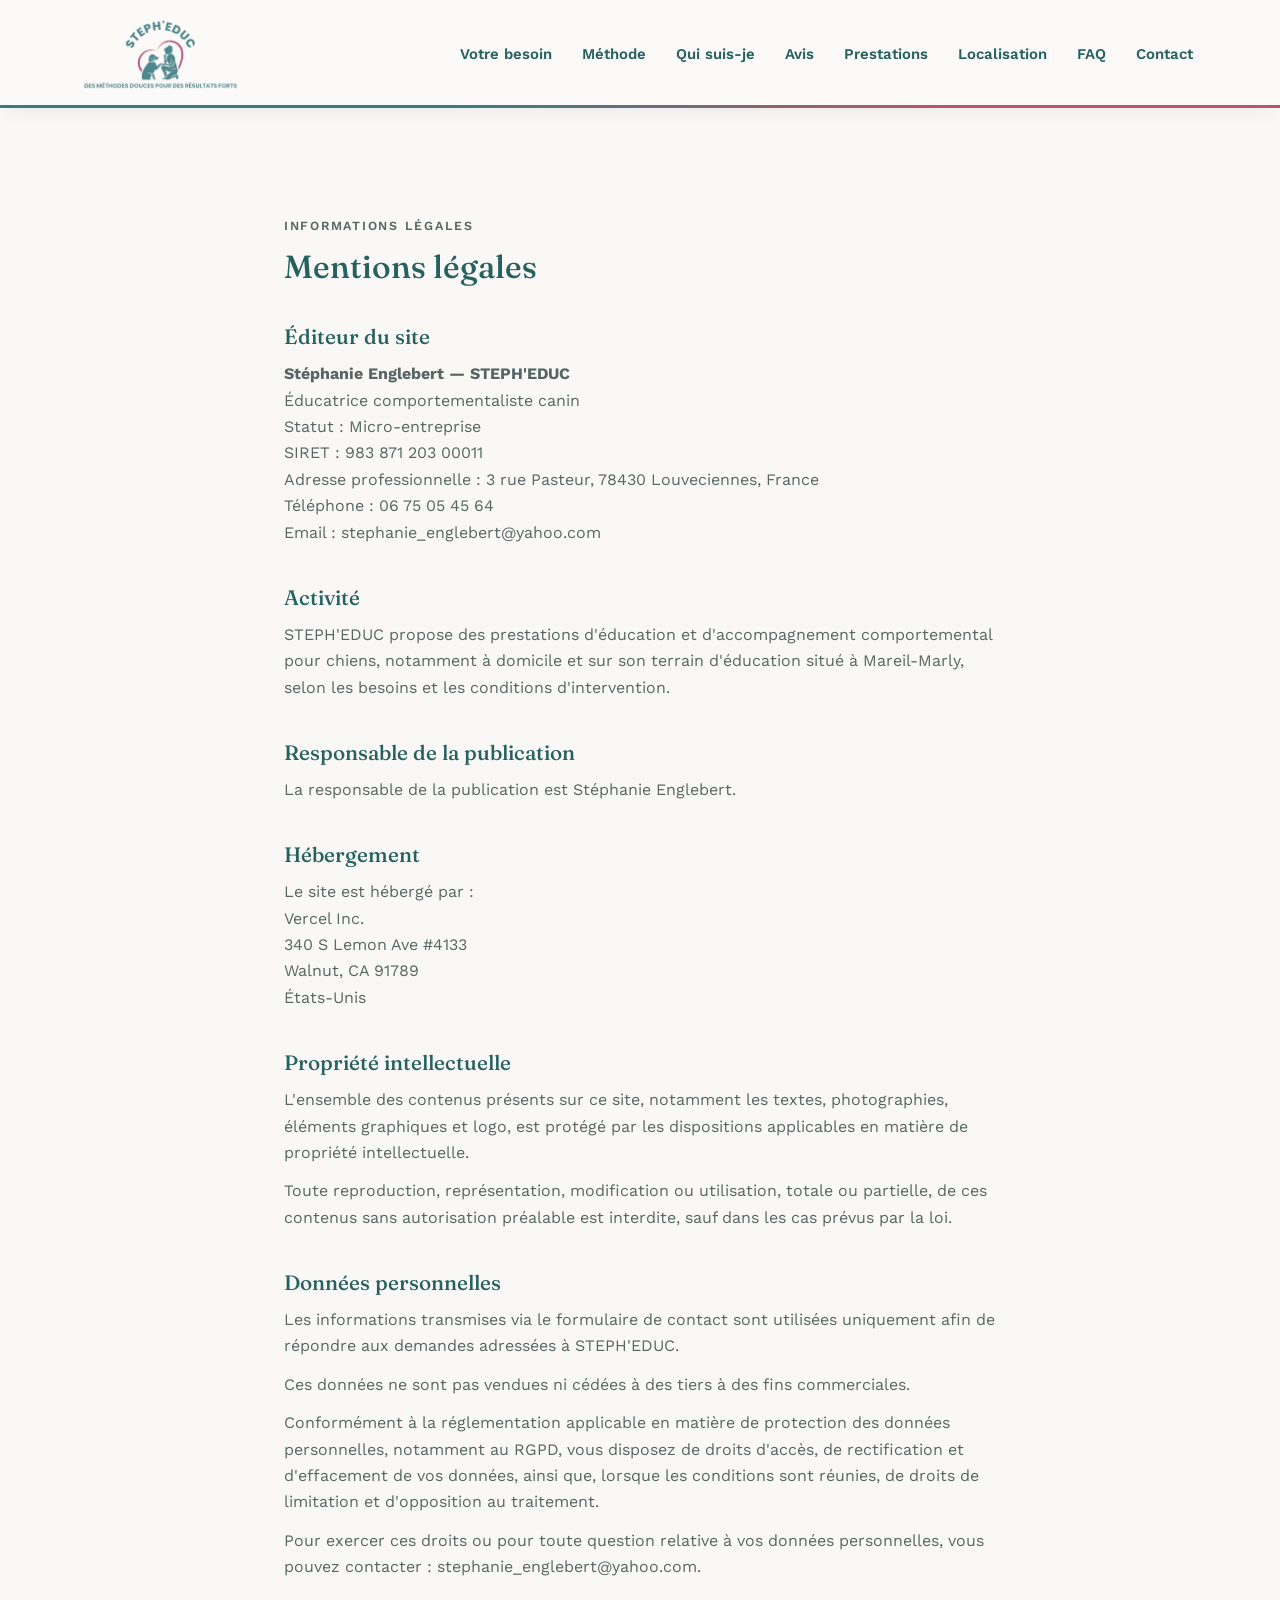
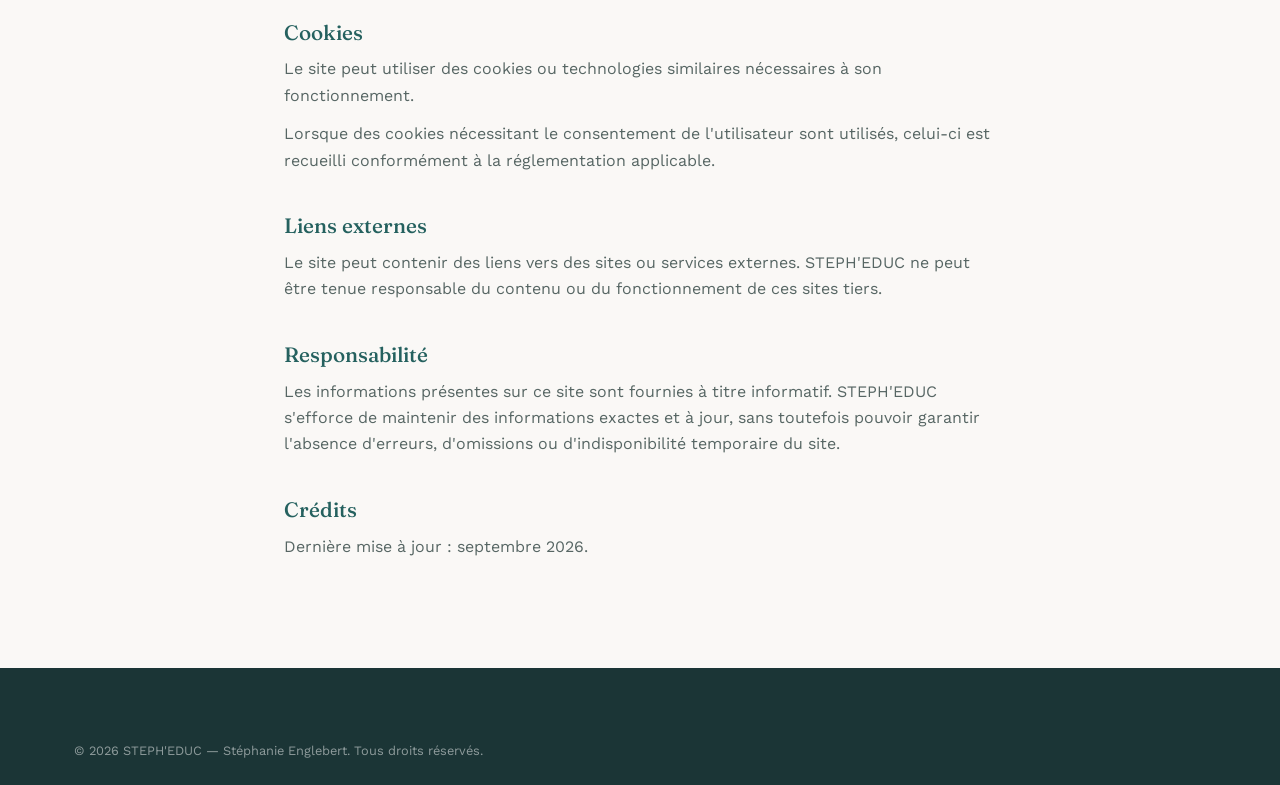
==== commit 697c937f: "Add files via upload" ====
--- a/legal.html
+++ b/legal.html
@@ -9,7 +9,7 @@
 <link rel="preconnect" href="https://fonts.googleapis.com">
 <link rel="preconnect" href="https://fonts.gstatic.com" crossorigin>
 <link href="https://fonts.googleapis.com/css2?family=Fraunces:ital,opsz,wght@0,9..144,400;0,9..144,500;0,9..144,600;1,9..144,500&family=Work+Sans:wght@300;400;500;600;700&display=swap" rel="stylesheet">
-<link rel="stylesheet" href="css/style.css?v=contact-spacing-4">
+<link rel="stylesheet" href="css/style.css?v=footer-left-7">
 <style>
   .legal-content { max-width: 760px; }
   .legal-content h2 { margin-top: 40px; font-size: 1.3rem; }
@@ -39,11 +39,20 @@
         </span>
       </span>
     </a>
-    <nav class="main-nav legal-nav">
-      <a href="index.html#apropos">À propos</a>
+    <nav class="main-nav" id="main-nav" aria-label="Navigation principale">
+      <a href="index.html#besoin">Votre besoin</a>
+      <a href="index.html#methode">Méthode</a>
+      <a href="index.html#apropos">Qui suis-je</a>
+      <a href="index.html#avis">Avis</a>
       <a href="index.html#services">Prestations</a>
+      <a href="index.html#localisation">Localisation</a>
+      <a href="index.html#faq">FAQ</a>
       <a href="index.html#contact">Contact</a>
     </nav>
+
+    <button class="nav-toggle" id="nav-toggle" aria-label="Ouvrir le menu" aria-expanded="false" aria-controls="main-nav">
+      <span></span><span></span><span></span>
+    </button>
   </div>
 </header>
 
@@ -99,7 +108,6 @@
     <p>Les informations présentes sur ce site sont fournies à titre informatif. STEPH'EDUC s'efforce de maintenir des informations exactes et à jour, sans toutefois pouvoir garantir l'absence d'erreurs, d'omissions ou d'indisponibilité temporaire du site.</p>
 
     <h2>Crédits</h2>
-    <p>Site conçu et développé avec Claude Code.</p>
     <p>Dernière mise à jour : septembre 2026.</p>
   </div>
 </main>
--- a/css/style.css
+++ b/css/style.css
@@ -758,12 +758,16 @@
 
 /* ---------- Footer ---------- */
 .site-footer { background: var(--color-dark); color: rgba(255,255,255,0.82); padding: 52px 0 24px; }
-.footer-inner { display: flex; justify-content: space-between; flex-wrap: wrap; gap: 28px; padding-bottom: 30px; border-bottom: 1px solid rgba(255,255,255,0.12); }
+.footer-inner {
+  display: grid; grid-template-columns: max-content minmax(0, 1fr);
+  align-items: end; gap: 24px 40px; padding-bottom: 30px;
+  border-bottom: 1px solid rgba(255,255,255,0.12);
+}
 .footer-brand strong { font-family: var(--font-display); font-size: 1.2rem; color: #fff; }
 .footer-brand p { font-size: 0.85rem; margin-top: 6px; color: rgba(255,255,255,0.6); }
-.footer-nav { display: flex; gap: 8px 20px; flex-wrap: wrap; font-size: 0.9rem; }
+.footer-nav { display: flex; justify-content: flex-end; align-items: center; gap: 8px 20px; flex-wrap: wrap; font-size: 0.9rem; }
 .footer-nav a:hover, .footer-social a:hover { color: var(--color-accent-soft); }
-.footer-social { display: flex; gap: 18px; font-size: 0.9rem; }
+.footer-social { grid-column: 1 / -1; display: flex; justify-content: flex-start; flex-wrap: wrap; gap: 8px 22px; font-size: 0.9rem; }
 .footer-bottom { padding-top: 20px; font-size: 0.8rem; color: rgba(255,255,255,0.5); }
 
 /* ---------- Boutons flottants : WhatsApp + retour en haut ---------- */
@@ -897,6 +901,9 @@
   .contact-list { height: auto; grid-template-rows: none; gap: 10px; }
   .form-grid { grid-template-columns: repeat(2, minmax(0, 1fr)); }
   .field-name { grid-column: 1 / -1; }
+  .footer-inner { grid-template-columns: 1fr; align-items: start; gap: 20px; }
+  .footer-nav { justify-content: flex-start; }
+  .footer-social { grid-column: 1; justify-content: flex-start; }
   .adopt-cta { flex-direction: column; align-items: flex-start; padding: 24px; }
 }
 
